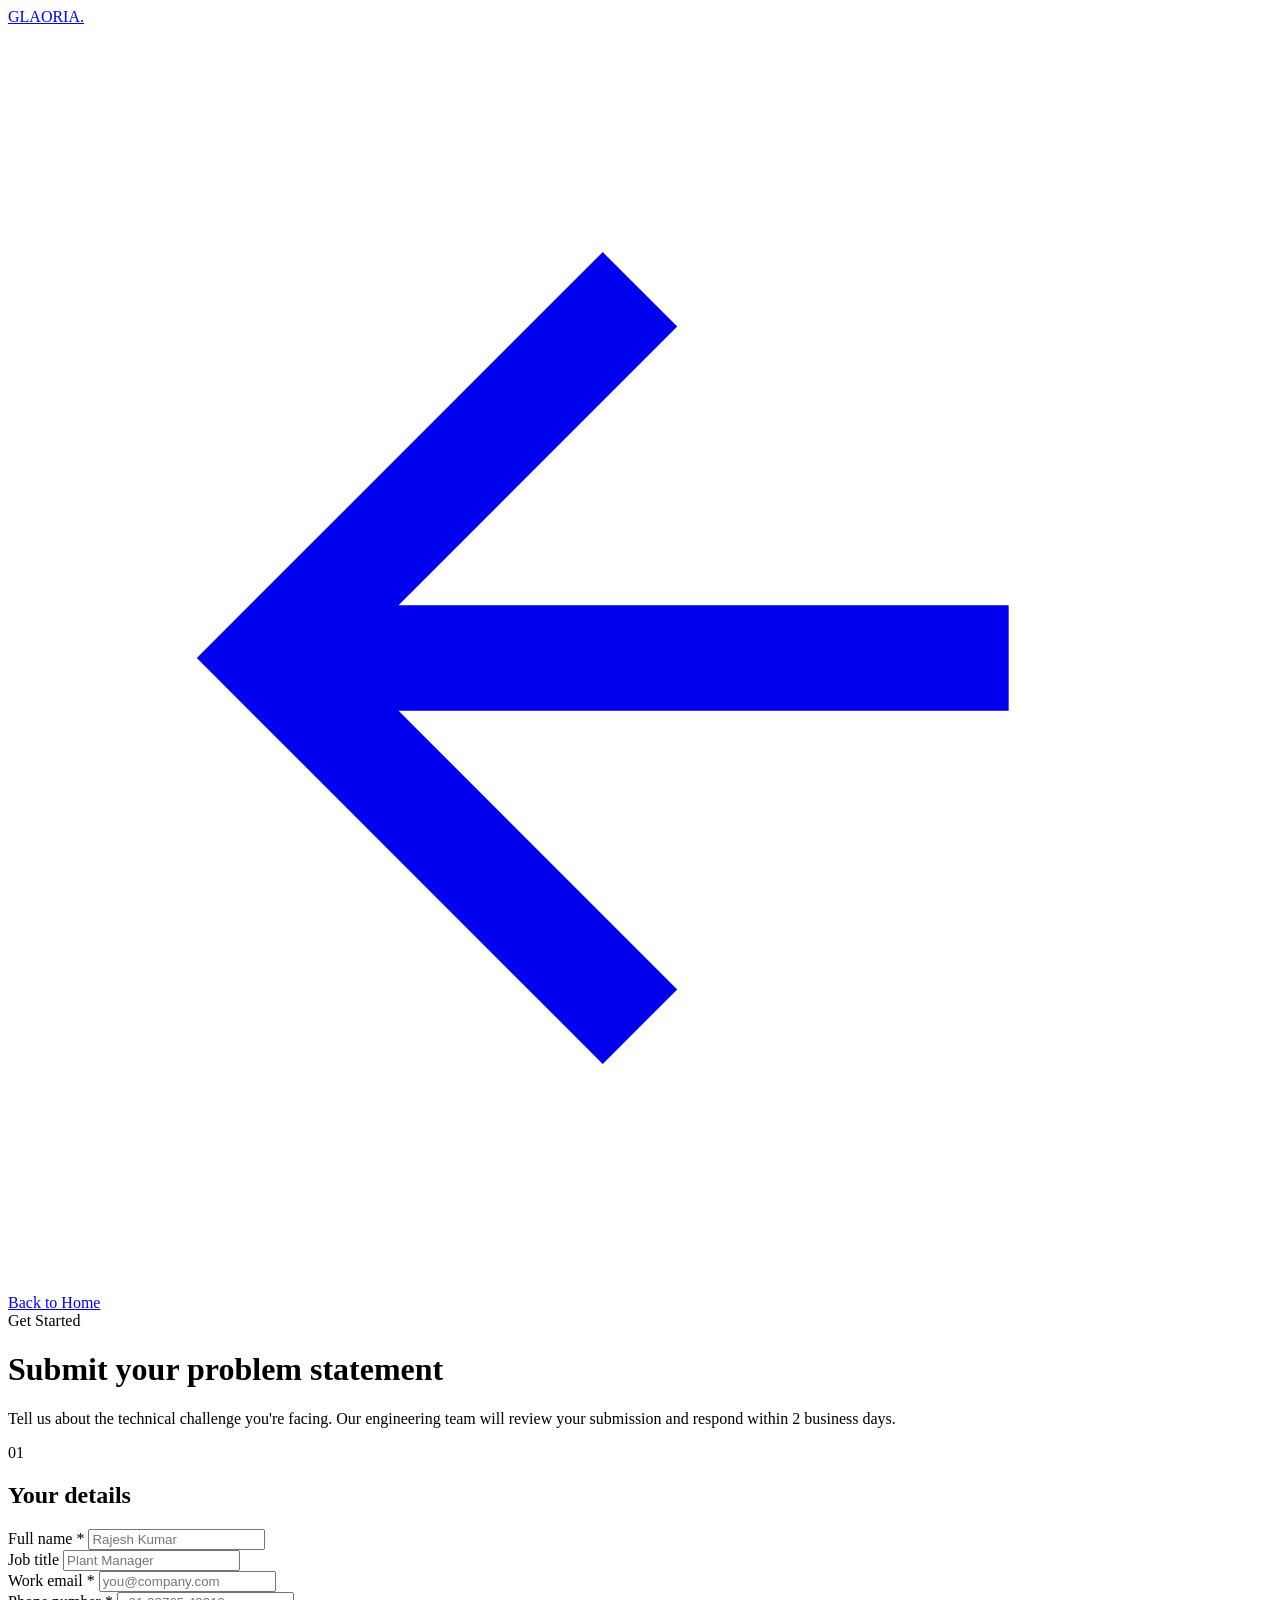
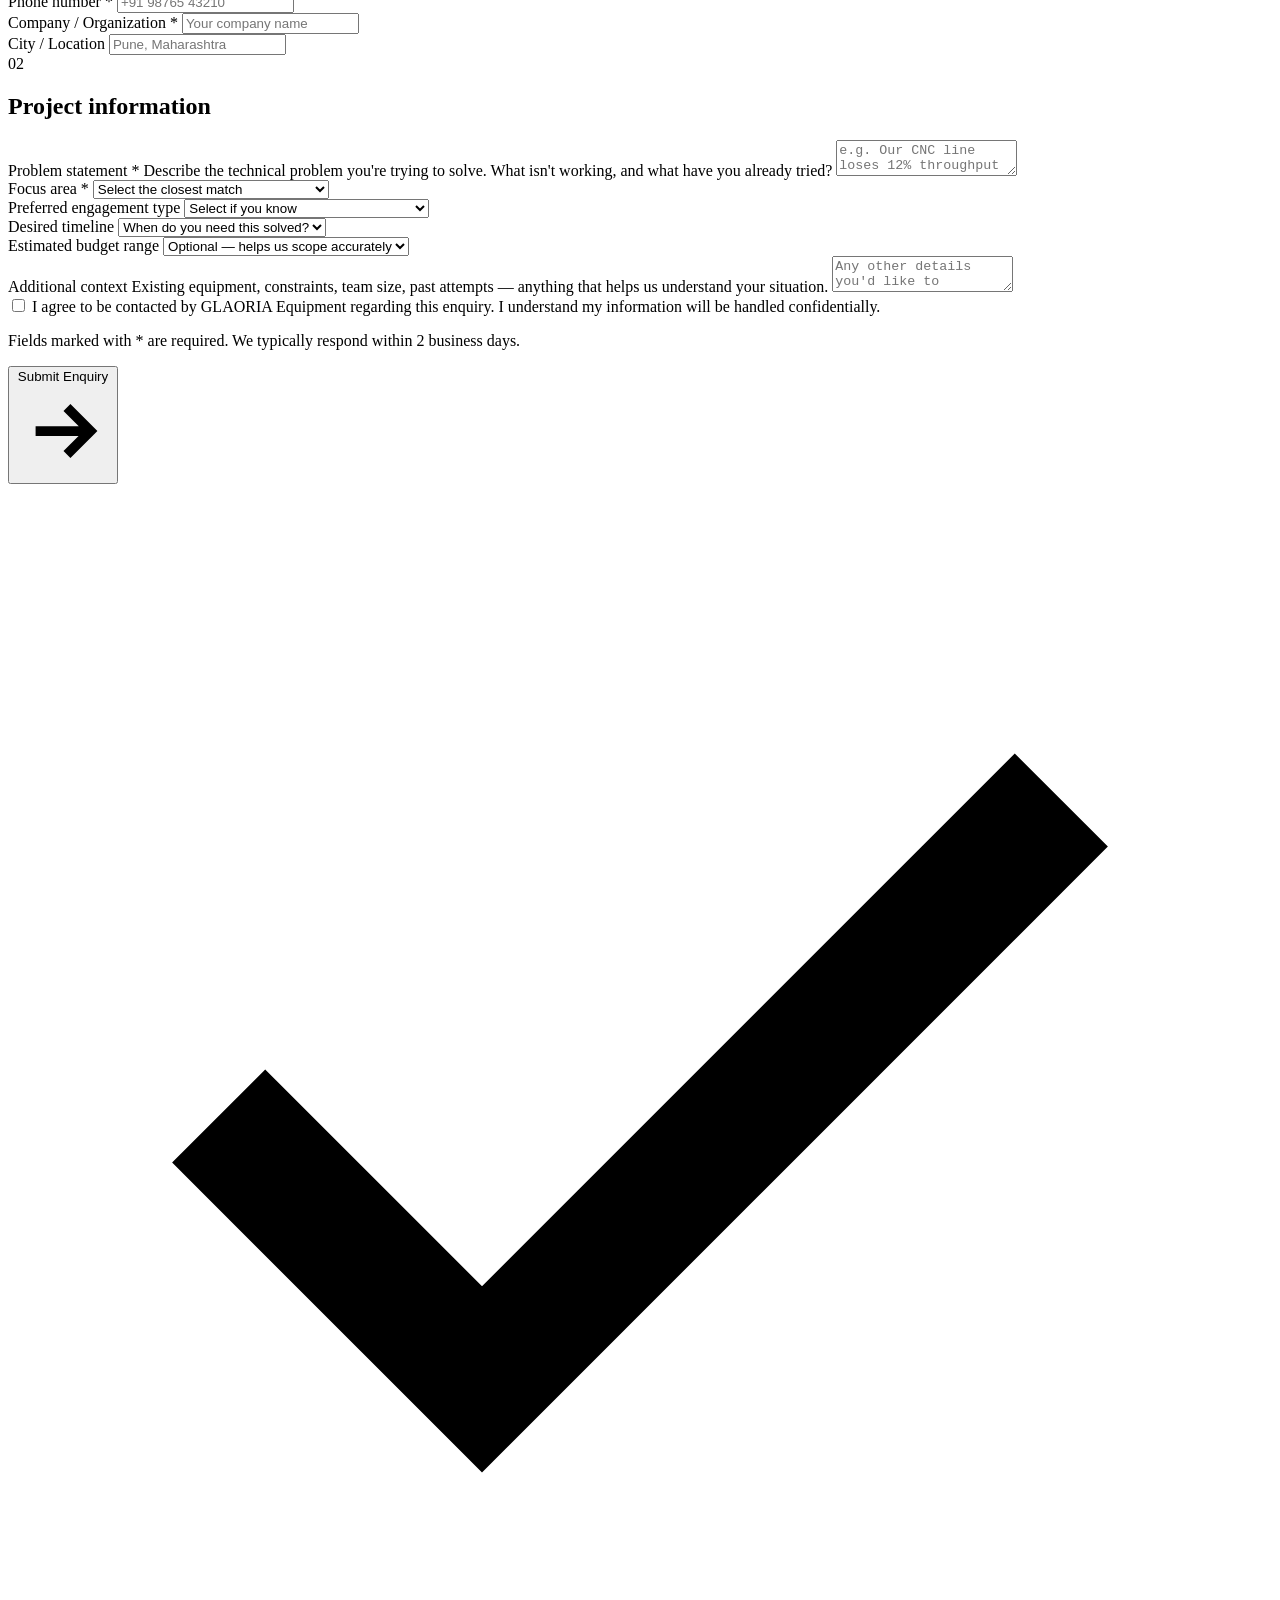
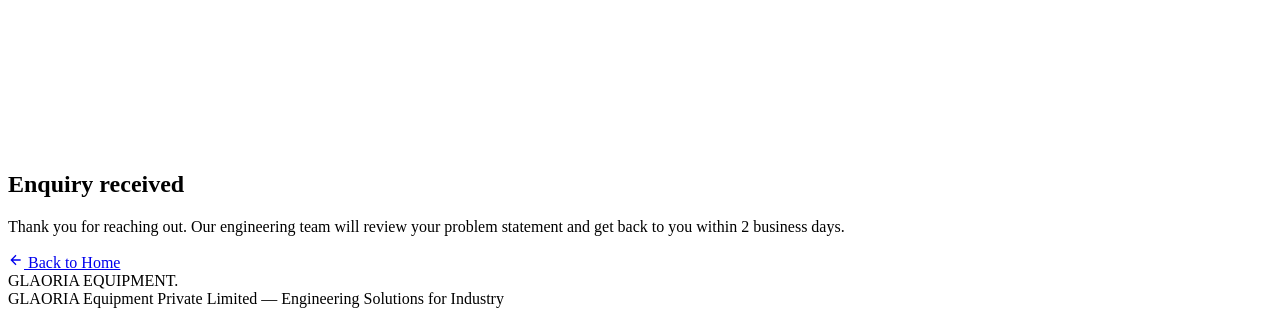
==== glaoria-enquiry.html @ 1607ec95 "Add files via upload" ====
<!DOCTYPE html>
<html lang="en">
<head>
<meta charset="UTF-8">
<meta name="viewport" content="width=device-width, initial-scale=1.0">
<title>Submit Your Problem Statement — GLAORIA Equipment</title>
<link rel="preconnect" href="https://fonts.googleapis.com">
<link rel="preconnect" href="https://fonts.gstatic.com" crossorigin>
<link href="https://fonts.googleapis.com/css2?family=IBM+Plex+Mono:wght@400;500;600;700&display=swap" rel="stylesheet">
<link rel="stylesheet" href="https://api.fontshare.com/v2/css?f[]=clash-display@800,900&display=swap">
<link rel="stylesheet" href="css/base.css">
<link rel="stylesheet" href="css/enquiry.css">

<!-- Google Analytics 4 (Replace G-XXXXXXXXXX with your actual Measurement ID) -->
<script async src="https://www.googletagmanager.com/gtag/js?id=G-XXXXXXXXXX"></script>
<script>
  window.dataLayer = window.dataLayer || [];
  function gtag(){dataLayer.push(arguments);}
  gtag('js', new Date());
  gtag('config', 'G-XXXXXXXXXX');
</script>
</head>
<body>

<nav>
  <div class="nav-inner">
    <a href="glaoria-landing.html" class="logo">GLAORIA<span>.</span></a>
    <a href="glaoria-landing.html" class="back-link">
      <svg viewBox="0 0 24 24" fill="none" stroke="currentColor" stroke-width="2"><path d="M19 12H5M12 19l-7-7 7-7"/></svg>
      Back to Home
    </a>
  </div>
</nav>

<main>
  <div class="container page-header">
    <span class="eyebrow">Get Started</span>
    <h1>Submit your problem statement</h1>
    <p>Tell us about the technical challenge you're facing. Our engineering team will review your submission and respond within 2 business days.</p>
  </div>

  <form class="enquiry-form container" id="enquiryForm" action="https://api.web3forms.com/submit" method="POST" novalidate>

    <!-- Web3Forms Configuration -->
    <input type="hidden" name="access_key" value="da037ad2-fd8d-44ca-8609-2f57b8a2f24e">
    <input type="hidden" name="from_name" value="GLAORIA Equipment">
    <input type="hidden" name="subject" value="We received your enquiry — GLAORIA Equipment">
    <input type="hidden" name="replyto" value="%email%">
    
    <!-- Honeypot (Spam Bots fill this out, human users don't) -->
    <input type="checkbox" name="botcheck" class="hidden" style="display: none;">

    <!-- Contact Details -->
    <div class="form-section">
      <div class="section-label">
        <span class="num">01</span>
        <h2>Your details</h2>
      </div>
      <div class="field-grid">
        <div class="field">
          <label for="fullName">Full name <span class="req">*</span></label>
          <input type="text" id="fullName" name="fullName" placeholder="Rajesh Kumar" required autocomplete="name">
        </div>
        <div class="field">
          <label for="jobTitle">Job title</label>
          <input type="text" id="jobTitle" name="jobTitle" placeholder="Plant Manager" autocomplete="organization-title">
        </div>
        <div class="field">
          <label for="email">Work email <span class="req">*</span></label>
          <input type="email" id="email" name="email" placeholder="you@company.com" required autocomplete="email">
        </div>
        <div class="field">
          <label for="phone">Phone number <span class="req">*</span></label>
          <input type="tel" id="phone" name="phone" placeholder="+91 98765 43210" required autocomplete="tel">
        </div>
        <div class="field">
          <label for="company">Company / Organization <span class="req">*</span></label>
          <input type="text" id="company" name="company" placeholder="Your company name" required autocomplete="organization">
        </div>
        <div class="field">
          <label for="location">City / Location</label>
          <input type="text" id="location" name="location" placeholder="Pune, Maharashtra" autocomplete="address-level2">
        </div>
      </div>
    </div>

    <!-- Project Information -->
    <div class="form-section">
      <div class="section-label">
        <span class="num">02</span>
        <h2>Project information</h2>
      </div>
      <div class="field-grid single">
        <div class="field">
          <label for="problemStatement">Problem statement <span class="req">*</span></label>
          <span class="hint">Describe the technical problem you're trying to solve. What isn't working, and what have you already tried?</span>
          <textarea id="problemStatement" name="problemStatement" class="tall" placeholder="e.g. Our CNC line loses 12% throughput due to manual tool-change delays. We've tried scheduling adjustments but the root cause seems to be in the spindle load detection..." required></textarea>
        </div>
        <div class="field">
          <label for="focusArea">Focus area <span class="req">*</span></label>
          <select id="focusArea" name="focusArea" required>
            <option value="" disabled selected>Select the closest match</option>
            <option value="manufacturing-automation">Manufacturing Automation</option>
            <option value="quality-inspection">Quality Inspection &amp; Vision Systems</option>
            <option value="cnc-machinery">CNC &amp; Industrial Machinery</option>
            <option value="production-optimization">Production Optimization</option>
            <option value="industrial-iot">Industrial IoT (IIoT)</option>
            <option value="predictive-maintenance">Predictive Maintenance</option>
            <option value="embedded-systems">Electronics &amp; Embedded Systems</option>
            <option value="ai-industrial">AI-Powered Industrial Solutions</option>
            <option value="other">Other / Not sure</option>
          </select>
        </div>
        <div class="field">
          <label for="engagementType">Preferred engagement type</label>
          <select id="engagementType" name="engagementType">
            <option value="" disabled selected>Select if you know</option>
            <option value="feasibility">Feasibility Study (2–3 weeks)</option>
            <option value="prototype">Prototype Development (6–10 weeks)</option>
            <option value="enterprise">Scale &amp; Production</option>
            <option value="unsure">Not sure yet — need guidance</option>
          </select>
        </div>
        <div class="field">
          <label for="timeline">Desired timeline</label>
          <select id="timeline" name="timeline">
            <option value="" disabled selected>When do you need this solved?</option>
            <option value="urgent">Within 1 month</option>
            <option value="short">1–3 months</option>
            <option value="medium">3–6 months</option>
            <option value="long">6+ months</option>
            <option value="flexible">Flexible / exploring options</option>
          </select>
        </div>
        <div class="field">
          <label for="budget">Estimated budget range</label>
          <select id="budget" name="budget">
            <option value="" disabled selected>Optional — helps us scope accurately</option>
            <option value="under-5l">Under ₹5 Lakhs</option>
            <option value="5l-15l">₹5 – 15 Lakhs</option>
            <option value="15l-50l">₹15 – 50 Lakhs</option>
            <option value="50l-plus">₹50 Lakhs+</option>
            <option value="discuss">Prefer to discuss</option>
          </select>
        </div>
        <!-- <div class="field">
          <label for="attachment">Attach Project Specification / PDF <span class="hint">(Optional, max 5MB)</span></label>
          <input type="file" id="attachment" name="attachment" accept=".pdf">
        </div> --> <!--when we take subscription of web3forms we can use this feature. For now we will not use it.-->
        <div class="field">
          <label for="additionalInfo">Additional context</label>
          <span class="hint">Existing equipment, constraints, team size, past attempts — anything that helps us understand your situation.</span>
          <textarea id="additionalInfo" name="additionalInfo" placeholder="Any other details you'd like to share..."></textarea>
        </div>
      </div>
    </div>

    <!-- Consent & Submit -->
    <div class="form-section">
      <div class="checkbox-field">
        <input type="checkbox" id="consent" name="consent" required>
        <label for="consent">I agree to be contacted by GLAORIA Equipment regarding this enquiry. I understand my information will be handled confidentially.</label>
      </div>

      <div class="form-actions">
        <p class="form-note">Fields marked with <span style="color:var(--accent)">*</span> are required. We typically respond within 2 business days.</p>
        <button type="submit" class="submit-btn">
          Submit Enquiry
          <svg viewBox="0 0 24 24" fill="none" stroke="currentColor" stroke-width="2.5"><path d="M5 12h14M13 6l6 6-6 6"/></svg>
        </button>
      </div>
    </div>

  </form>

  <div class="success-panel container" id="successPanel" aria-live="polite" aria-atomic="true">
    <div class="success-icon">
      <svg viewBox="0 0 24 24" fill="none" stroke="currentColor" stroke-width="2.5"><path d="M20 6L9 17l-5-5"/></svg>
    </div>
    <h2>Enquiry received</h2>
    <p>Thank you for reaching out. Our engineering team will review your problem statement and get back to you within 2 business days.</p>
    <a href="glaoria-landing.html" class="back-home">
      <svg width="16" height="16" viewBox="0 0 24 24" fill="none" stroke="currentColor" stroke-width="2"><path d="M19 12H5M12 19l-7-7 7-7"/></svg>
      Back to Home
    </a>
  </div>
</main>

<footer>
  <div class="container footer-inner">
    <div class="logo" style="font-size:16px">GLAORIA EQUIPMENT<span>.</span></div>
    <div class="footer-meta">GLAORIA Equipment Private Limited — Engineering Solutions for Industry</div>
  </div>
</footer>

<script src="js/enquiry.js" defer></script>

</body>
</html>
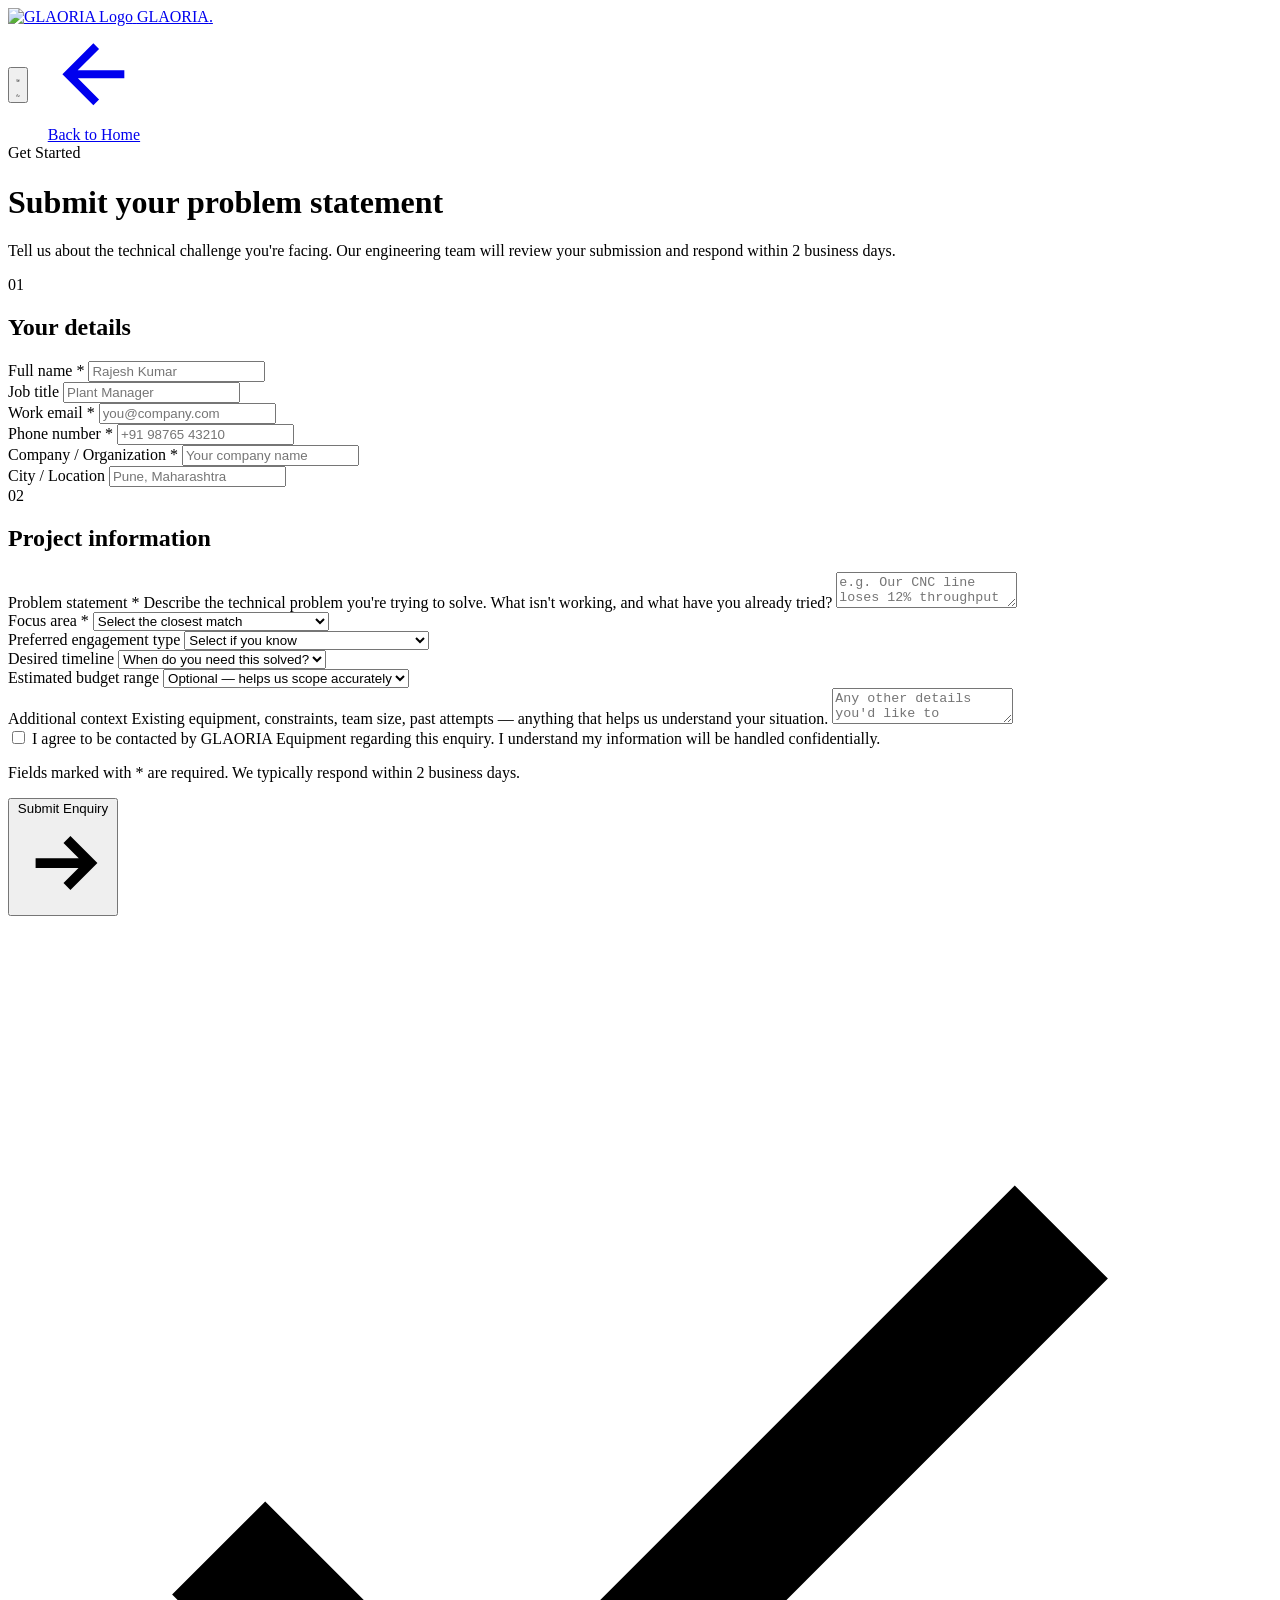
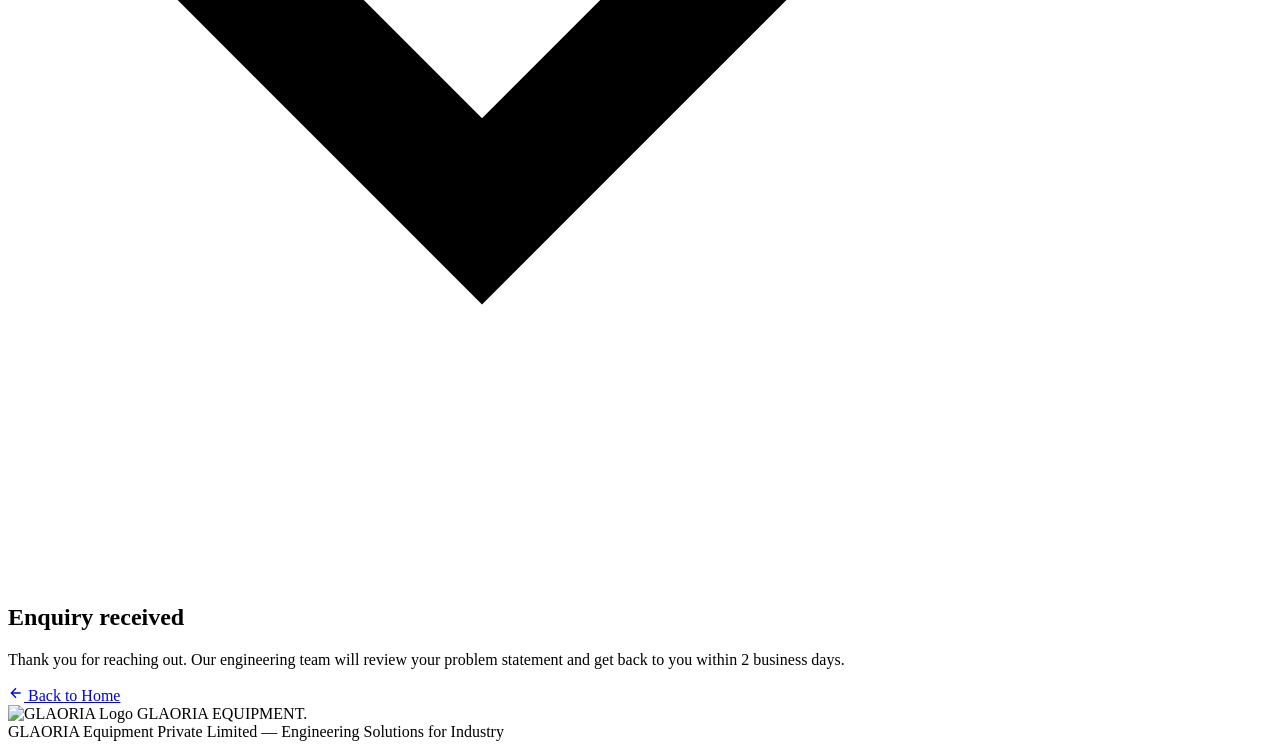
==== commit 1f25e63c: "Implement theme toggle and update logo in enquiry page Added theme toggle functionality and updated " ====
--- a/glaoria-enquiry.html
+++ b/glaoria-enquiry.html
@@ -10,6 +10,12 @@
 <link rel="stylesheet" href="https://api.fontshare.com/v2/css?f[]=clash-display@800,900&display=swap">
 <link rel="stylesheet" href="css/base.css">
 <link rel="stylesheet" href="css/enquiry.css">
+<script>
+  (function() {
+    const saved = localStorage.getItem('glaoria-theme') || 'dark';
+    document.documentElement.setAttribute('data-theme', saved);
+  })();
+</script>
 
 <!-- Google Analytics 4 (Replace G-XXXXXXXXXX with your actual Measurement ID) -->
 <script async src="https://www.googletagmanager.com/gtag/js?id=G-XXXXXXXXXX"></script>
@@ -24,11 +30,22 @@
 
 <nav>
   <div class="nav-inner">
-    <a href="glaoria-landing.html" class="logo">GLAORIA<span>.</span></a>
-    <a href="glaoria-landing.html" class="back-link">
-      <svg viewBox="0 0 24 24" fill="none" stroke="currentColor" stroke-width="2"><path d="M19 12H5M12 19l-7-7 7-7"/></svg>
-      Back to Home
+    <a href="index.html" class="logo">
+      <img src="images/logo.png" alt="GLAORIA Logo" class="logo-icon">
+      <span class="logo-text">
+        <span class="part-white">GLAOR</span><span class="part-green">IA</span><span class="logo-dot">.</span>
+      </span>
     </a>
+    <div style="display:flex; align-items:center; gap:20px;">
+      <button class="theme-toggle" id="themeToggle" aria-label="Toggle Theme" title="Toggle Dark/Light Theme">
+        <svg class="icon-sun" viewBox="0 0 24 24" fill="none" stroke="currentColor" stroke-width="2" stroke-linecap="round" stroke-linejoin="round"><circle cx="12" cy="12" r="5"></circle><line x1="12" y1="1" x2="12" y2="3"></line><line x1="12" y1="21" x2="12" y2="23"></line><line x1="4.22" y1="4.22" x2="5.64" y2="5.64"></line><line x1="18.36" y1="18.36" x2="19.78" y2="19.78"></line><line x1="1" y1="12" x2="3" y2="12"></line><line x1="21" y1="12" x2="23" y2="12"></line><line x1="4.22" y1="19.78" x2="5.64" y2="18.36"></line><line x1="18.36" y1="5.64" x2="19.78" y2="4.22"></line></svg>
+        <svg class="icon-moon" viewBox="0 0 24 24" fill="none" stroke="currentColor" stroke-width="2" stroke-linecap="round" stroke-linejoin="round"><path d="M21 12.79A9 9 0 1 1 11.21 3 7 7 0 0 0 21 12.79z"></path></svg>
+      </button>
+      <a href="index.html" class="back-link">
+        <svg viewBox="0 0 24 24" fill="none" stroke="currentColor" stroke-width="2"><path d="M19 12H5M12 19l-7-7 7-7"/></svg>
+        Back to Home
+      </a>
+    </div>
   </div>
 </nav>
 
@@ -179,7 +196,7 @@
     </div>
     <h2>Enquiry received</h2>
     <p>Thank you for reaching out. Our engineering team will review your problem statement and get back to you within 2 business days.</p>
-    <a href="glaoria-landing.html" class="back-home">
+    <a href="index.html" class="back-home">
       <svg width="16" height="16" viewBox="0 0 24 24" fill="none" stroke="currentColor" stroke-width="2"><path d="M19 12H5M12 19l-7-7 7-7"/></svg>
       Back to Home
     </a>
@@ -188,7 +205,12 @@
 
 <footer>
   <div class="container footer-inner">
-    <div class="logo" style="font-size:16px">GLAORIA EQUIPMENT<span>.</span></div>
+    <div class="logo" style="font-size:16px">
+      <img src="images/logo.png" alt="GLAORIA Logo" class="logo-icon">
+      <span class="logo-text">
+        <span class="part-white">GLAOR</span><span class="part-green">IA</span>&nbsp;<span class="part-white">EQUIPMENT</span><span class="logo-dot">.</span>
+      </span>
+    </div>
     <div class="footer-meta">GLAORIA Equipment Private Limited — Engineering Solutions for Industry</div>
   </div>
 </footer>
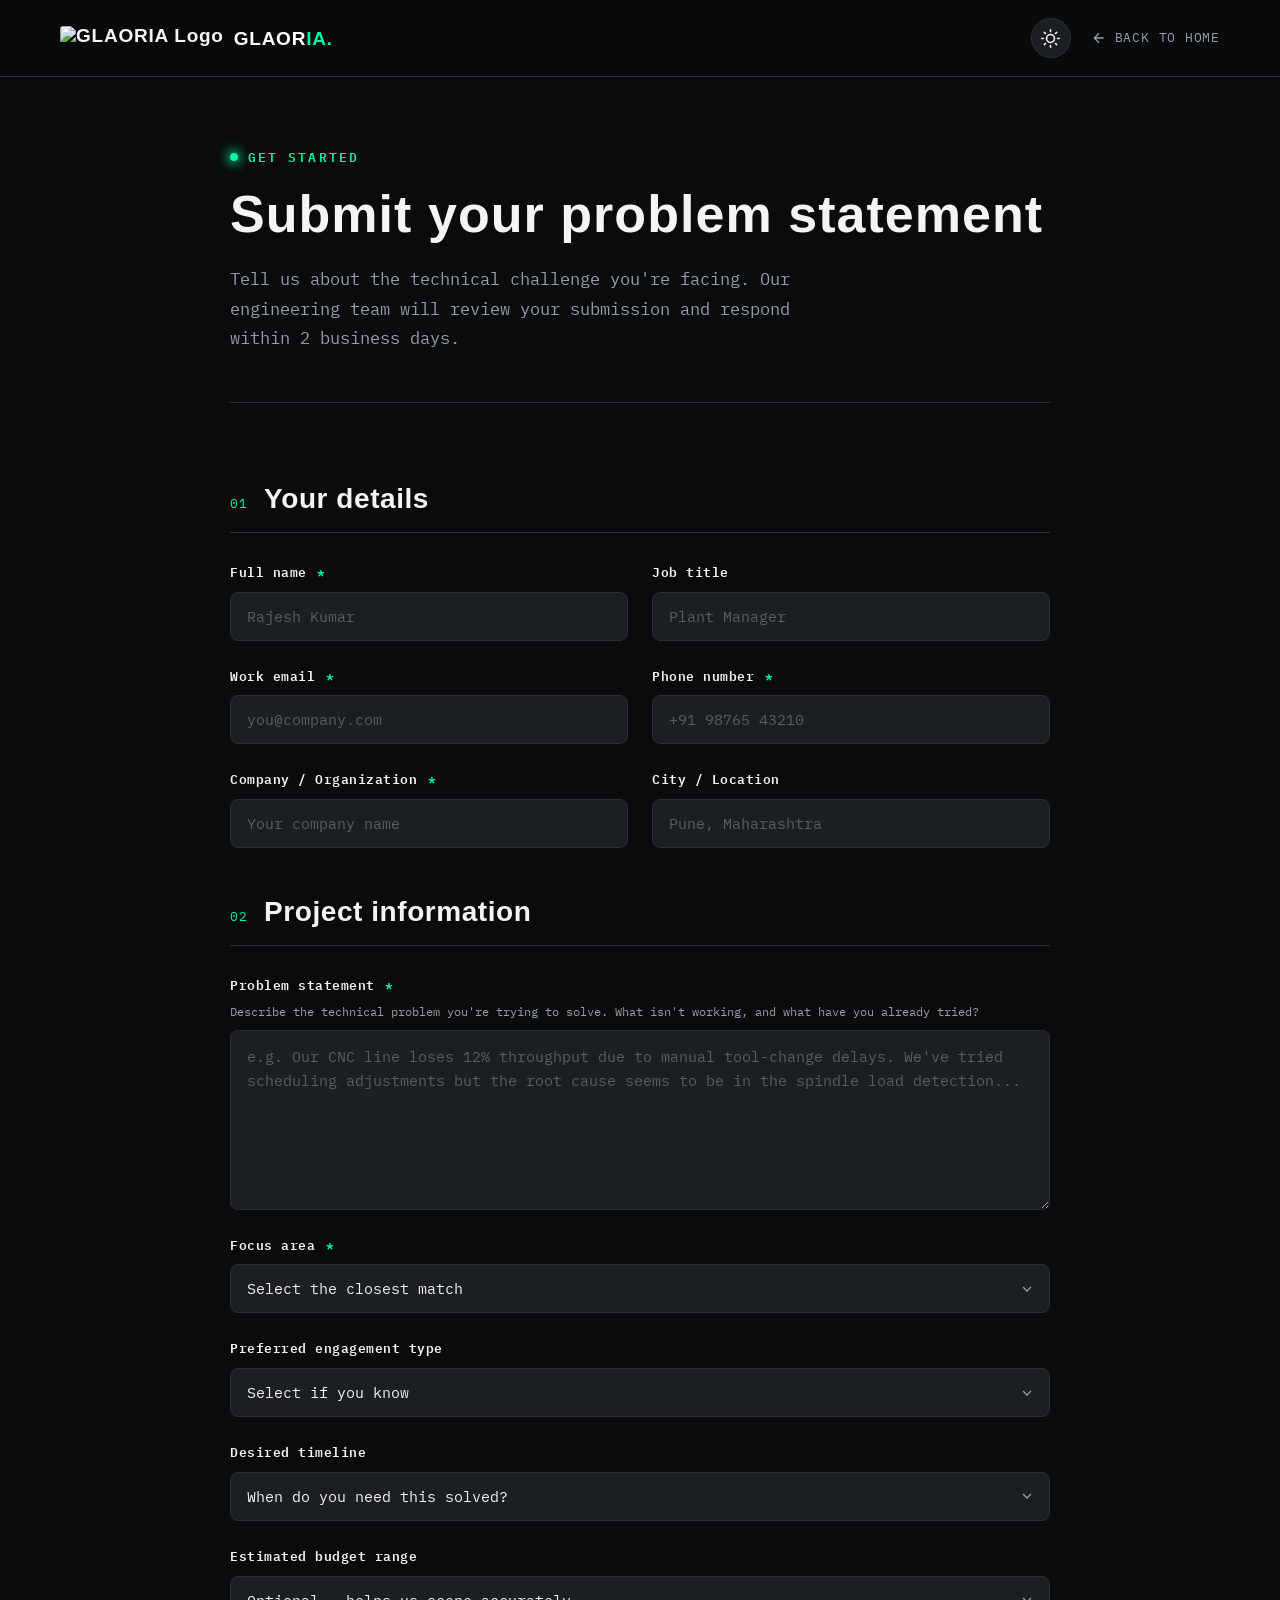
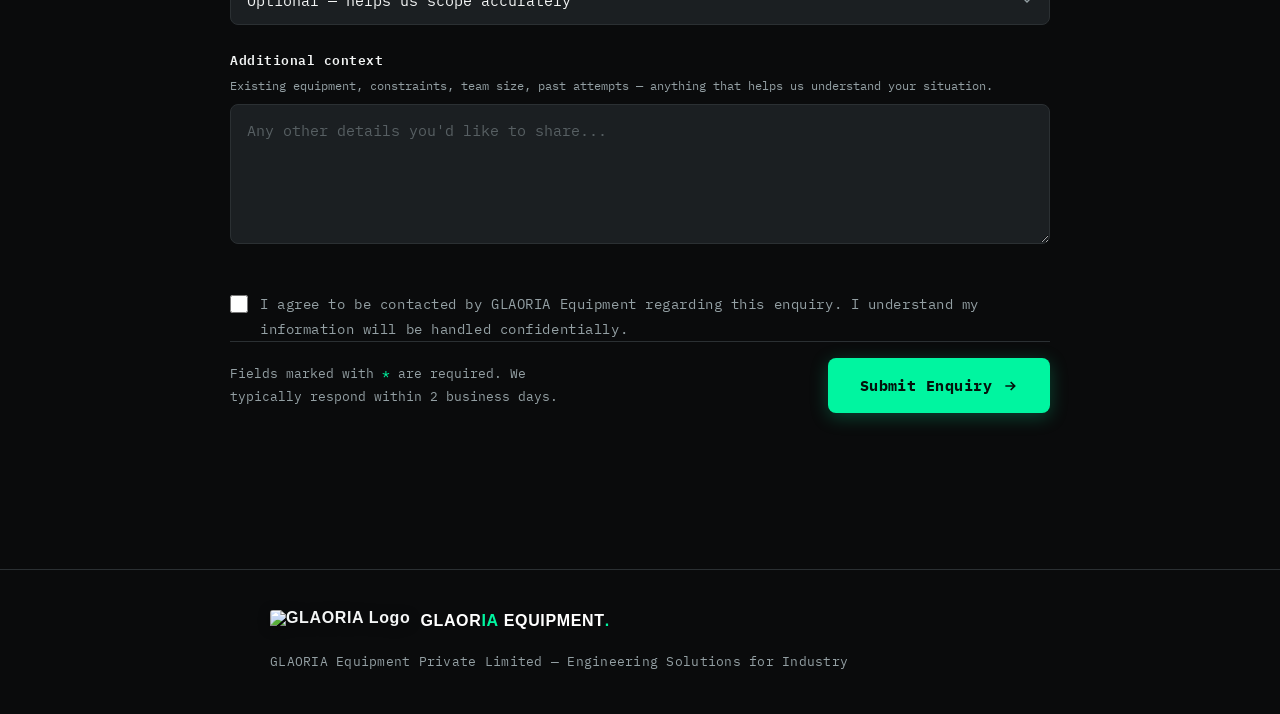
==== commit 392d02d5: "Update glaoria-enquiry.html" ====
--- a/glaoria-enquiry.html
+++ b/glaoria-enquiry.html
@@ -8,8 +8,8 @@
 <link rel="preconnect" href="https://fonts.gstatic.com" crossorigin>
 <link href="https://fonts.googleapis.com/css2?family=IBM+Plex+Mono:wght@400;500;600;700&display=swap" rel="stylesheet">
 <link rel="stylesheet" href="https://api.fontshare.com/v2/css?f[]=clash-display@800,900&display=swap">
-<link rel="stylesheet" href="css/base.css">
-<link rel="stylesheet" href="css/enquiry.css">
+<link rel="stylesheet" href="./base.css">
+<link rel="stylesheet" href="./enquiry.css">
 <script>
   (function() {
     const saved = localStorage.getItem('glaoria-theme') || 'dark';
@@ -215,7 +215,7 @@
   </div>
 </footer>
 
-<script src="js/enquiry.js" defer></script>
+<script src="./enquiry.js" defer></script>
 
 </body>
 </html>
--- a/base.css
+++ b/base.css
@@ -0,0 +1,204 @@
+/* Shared design tokens & base styles */
+:root {
+  --primary: #0A0B0C;
+  --secondary: #1B1F22;
+  --secondary-line: #2B3033;
+  --accent: #00F5A0;
+  --accent-btn-text: #04120C;
+  --text-hi: #F3F5F5;
+  --text-lo: #94A0A4;
+  --nav-bg: rgba(10, 11, 12, 0.85);
+  --nav-bg-scrolled: rgba(10, 11, 12, 0.95);
+  --shadow-color: rgba(0, 0, 0, 0.4);
+}
+
+[data-theme="light"] {
+  --primary: #F8FAFC;
+  --secondary: #FFFFFF;
+  --secondary-line: #E2E8F0;
+  --accent: #2563EB;
+  --accent-btn-text: #FFFFFF;
+  --text-hi: #0F172A;
+  --text-lo: #475569;
+  --nav-bg: rgba(248, 250, 252, 0.85);
+  --nav-bg-scrolled: rgba(248, 250, 252, 0.95);
+  --shadow-color: rgba(37, 99, 235, 0.08);
+}
+
+* { margin: 0; padding: 0; box-sizing: border-box; }
+
+body {
+  background: var(--primary);
+  color: var(--text-hi);
+  font-family: 'IBM Plex Mono', monospace;
+  -webkit-font-smoothing: antialiased;
+  transition: background-color 0.3s ease, color 0.3s ease;
+}
+
+a { color: inherit; text-decoration: none; }
+
+.logo {
+  display: inline-flex;
+  align-items: center;
+  gap: 10px;
+  font-family: 'Clash Display', sans-serif;
+  font-weight: 900;
+  font-size: 19px;
+  letter-spacing: 0.04em;
+  line-height: 1;
+  text-decoration: none;
+  color: var(--text-hi);
+  transition: opacity 0.2s ease;
+}
+.logo:hover {
+  opacity: 0.95;
+}
+
+.logo-icon {
+  height: 1.3em;
+  width: auto;
+  flex-shrink: 0;
+  display: inline-block;
+  vertical-align: middle;
+  border-radius: 3px;
+  transition: transform 0.3s cubic-bezier(0.16, 1, 0.3, 1), filter 0.3s ease;
+  filter: drop-shadow(0 2px 6px rgba(0, 0, 0, 0.4));
+}
+
+.logo:hover .logo-icon {
+  transform: scale(1.1) rotate(-3deg);
+  filter: drop-shadow(0 0 10px rgba(0, 245, 160, 0.45));
+}
+[data-theme="light"] .logo:hover .logo-icon {
+  filter: drop-shadow(0 0 10px rgba(37, 99, 235, 0.45));
+}
+
+.logo-text {
+  display: inline-flex;
+  align-items: center;
+}
+
+.part-white {
+  color: #FFFFFF;
+}
+[data-theme="light"] .part-white {
+  color: #0A0B0C;
+}
+
+.part-green, .logo span.part-green, .logo-dot {
+  color: var(--accent);
+}
+
+nav {
+  position: sticky;
+  top: 0;
+  z-index: 40;
+  background: var(--nav-bg);
+  backdrop-filter: blur(10px);
+  border-bottom: 1px solid var(--secondary-line);
+  transition: box-shadow 0.25s ease, background 0.25s ease, border-color 0.25s ease;
+}
+nav.scrolled {
+  box-shadow: 0 10px 30px var(--shadow-color);
+  background: var(--nav-bg-scrolled);
+}
+
+.theme-toggle {
+  background: var(--secondary);
+  border: 1px solid var(--secondary-line);
+  color: var(--text-hi);
+  width: 40px;
+  height: 40px;
+  border-radius: 50%;
+  display: inline-flex;
+  align-items: center;
+  justify-content: center;
+  cursor: pointer;
+  transition: background 0.25s ease, border-color 0.25s ease, transform 0.2s ease, color 0.25s ease, box-shadow 0.25s ease;
+  flex-shrink: 0;
+  position: relative;
+  outline: none;
+}
+.theme-toggle:hover {
+  border-color: var(--accent);
+  color: var(--accent);
+  transform: scale(1.08);
+  box-shadow: 0 0 14px rgba(0, 245, 160, 0.2);
+}
+[data-theme="light"] .theme-toggle:hover {
+  box-shadow: 0 0 14px rgba(37, 99, 235, 0.2);
+}
+.theme-toggle svg {
+  width: 19px;
+  height: 19px;
+  transition: transform 0.4s cubic-bezier(0.34, 1.56, 0.64, 1);
+}
+/* Show Sun icon in dark mode, Moon icon in light mode */
+[data-theme="light"] .theme-toggle .icon-sun { display: none; }
+[data-theme="light"] .theme-toggle .icon-moon { display: block; }
+:root:not([data-theme="light"]) .theme-toggle .icon-sun { display: block; }
+:root:not([data-theme="light"]) .theme-toggle .icon-moon { display: none; }
+
+.nav-inner {
+  max-width: 1240px;
+  margin: 0 auto;
+  padding: 18px 40px;
+  display: flex;
+  align-items: center;
+  justify-content: space-between;
+  gap: 32px;
+}
+
+.eyebrow {
+  font-family: 'IBM Plex Mono', monospace;
+  font-size: 13px;
+  font-weight: 600;
+  letter-spacing: 0.16em;
+  text-transform: uppercase;
+  color: var(--accent);
+  display: inline-flex;
+  align-items: center;
+  gap: 10px;
+}
+.eyebrow::before {
+  content: "";
+  width: 8px;
+  height: 8px;
+  background: var(--accent);
+  border-radius: 50%;
+  box-shadow: 0 0 12px 2px var(--accent);
+  display: inline-block;
+  animation: pulse-dot 2s ease-in-out infinite;
+}
+
+@keyframes pulse-dot {
+  0%, 100% { opacity: 1; box-shadow: 0 0 8px 1px rgba(0, 245, 160, 0.5); }
+  50% { opacity: 0.7; box-shadow: 0 0 16px 4px rgba(0, 245, 160, 0.9); }
+}
+
+footer {
+  border-top: 1px solid var(--secondary-line);
+}
+
+.footer-inner {
+  display: flex;
+  justify-content: space-between;
+  align-items: center;
+  flex-wrap: wrap;
+  gap: 20px;
+}
+
+.footer-meta {
+  font-size: 13px;
+  color: var(--text-lo);
+  letter-spacing: 0.02em;
+}
+
+:focus-visible {
+  outline: 2px solid var(--accent);
+  outline-offset: 3px;
+}
+
+@media (max-width: 560px) {
+  .nav-inner { padding: 18px 24px; }
+}
--- a/enquiry.css
+++ b/enquiry.css
@@ -0,0 +1,243 @@
+/* Enquiry page styles */
+:root {
+  --section-pad: 80px;
+  --block-gap: 48px;
+}
+
+body {
+  font-size: 16px;
+  line-height: 1.75;
+  min-height: 100vh;
+}
+
+h1, h2 {
+  font-family: 'Clash Display', sans-serif;
+  font-weight: 900;
+  letter-spacing: 0.02em;
+  line-height: 1.15;
+  color: var(--text-hi);
+}
+
+h1 { font-size: clamp(36px, 4.5vw, 52px); }
+h2 { font-size: clamp(22px, 2.5vw, 28px); font-weight: 800; }
+
+p { color: var(--text-lo); }
+
+.container { max-width: 820px; margin: 0 auto; padding: 0 40px; }
+
+.back-link {
+  font-size: 13px;
+  letter-spacing: 0.06em;
+  text-transform: uppercase;
+  color: var(--text-lo);
+  display: flex;
+  align-items: center;
+  gap: 8px;
+  transition: color 0.2s ease;
+}
+.back-link:hover { color: var(--text-hi); }
+.back-link svg { width: 16px; height: 16px; }
+
+.page-header {
+  padding: 64px 0 48px;
+  border-bottom: 1px solid var(--secondary-line);
+}
+.page-header h1 { margin-top: 16px; }
+.page-header p { margin-top: 20px; font-size: 17px; max-width: 600px; }
+
+.enquiry-form { padding: var(--section-pad) 0 100px; }
+
+.form-section { margin-bottom: var(--block-gap); }
+.form-section:last-of-type { margin-bottom: 56px; }
+
+.section-label {
+  display: flex;
+  align-items: baseline;
+  gap: 16px;
+  margin-bottom: 28px;
+  padding-bottom: 16px;
+  border-bottom: 1px solid var(--secondary-line);
+}
+.section-label .num {
+  font-size: 13px;
+  color: var(--accent);
+  letter-spacing: 0.08em;
+  flex-shrink: 0;
+}
+.section-label h2 { margin: 0; }
+
+.field-grid {
+  display: grid;
+  grid-template-columns: 1fr 1fr;
+  gap: 24px;
+}
+.field-grid.single { grid-template-columns: 1fr; }
+
+.field {
+  display: flex;
+  flex-direction: column;
+  gap: 8px;
+}
+.field.full { grid-column: 1 / -1; }
+
+label {
+  font-size: 13px;
+  font-weight: 600;
+  letter-spacing: 0.04em;
+  color: var(--text-hi);
+}
+label .req { color: var(--accent); margin-left: 2px; }
+
+.hint {
+  font-size: 12px;
+  color: var(--text-lo);
+  margin-top: -4px;
+}
+
+input, select, textarea {
+  font-family: 'IBM Plex Mono', monospace;
+  font-size: 15px;
+  color: var(--text-hi);
+  background: var(--secondary);
+  border: 1px solid var(--secondary-line);
+  border-radius: 8px;
+  padding: 14px 16px;
+  width: 100%;
+  transition: border-color 0.2s ease, box-shadow 0.2s ease;
+}
+input::placeholder, textarea::placeholder { color: rgba(148, 160, 164, 0.5); }
+input:focus, select:focus, textarea:focus {
+  outline: none;
+  border-color: var(--accent);
+  box-shadow: 0 0 0 3px rgba(0, 245, 160, 0.12);
+}
+select {
+  cursor: pointer;
+  appearance: none;
+  background-image: url("data:image/svg+xml,%3Csvg xmlns='http://www.w3.org/2000/svg' width='16' height='16' viewBox='0 0 24 24' fill='none' stroke='%2394A0A4' stroke-width='2'%3E%3Cpath d='M6 9l6 6 6-6'/%3E%3C/svg%3E");
+  background-repeat: no-repeat;
+  background-position: right 14px center;
+  padding-right: 40px;
+}
+select option { background: var(--secondary); color: var(--text-hi); }
+textarea {
+  min-height: 140px;
+  resize: vertical;
+  line-height: 1.65;
+}
+textarea.tall { min-height: 180px; }
+
+.checkbox-field {
+  display: flex;
+  align-items: flex-start;
+  gap: 12px;
+  margin-top: 8px;
+}
+.checkbox-field input[type="checkbox"] {
+  width: 18px;
+  height: 18px;
+  margin-top: 3px;
+  flex-shrink: 0;
+  accent-color: var(--accent);
+  cursor: pointer;
+}
+.checkbox-field label {
+  font-weight: 400;
+  font-size: 14px;
+  color: var(--text-lo);
+  cursor: pointer;
+}
+.checkbox-field label a {
+  color: var(--accent);
+  text-decoration: underline;
+  text-underline-offset: 3px;
+}
+
+.form-actions {
+  display: flex;
+  align-items: center;
+  justify-content: space-between;
+  gap: 24px;
+  flex-wrap: wrap;
+  padding-top: 16px;
+  border-top: 1px solid var(--secondary-line);
+}
+.form-note {
+  font-size: 13px;
+  color: var(--text-lo);
+  max-width: 360px;
+}
+.submit-btn {
+  display: inline-flex;
+  align-items: center;
+  gap: 10px;
+  background: var(--accent);
+  color: #04120C;
+  font-family: 'IBM Plex Mono', monospace;
+  font-weight: 700;
+  font-size: 15px;
+  letter-spacing: 0.03em;
+  padding: 18px 32px;
+  border: none;
+  border-radius: 8px;
+  cursor: pointer;
+  transition: transform 0.15s ease, box-shadow 0.15s ease;
+  box-shadow: 0 4px 18px rgba(0, 245, 160, 0.25);
+}
+.submit-btn:hover {
+  transform: translateY(-2px);
+  box-shadow: 0 6px 22px rgba(0, 245, 160, 0.4);
+}
+.submit-btn svg { width: 16px; height: 16px; }
+
+.success-panel {
+  display: none;
+  text-align: center;
+  padding: 80px 0 120px;
+}
+.success-panel.visible { display: block; }
+.success-icon {
+  width: 64px;
+  height: 64px;
+  margin: 0 auto 28px;
+  background: rgba(0, 245, 160, 0.12);
+  border: 1px solid var(--accent);
+  border-radius: 50%;
+  display: flex;
+  align-items: center;
+  justify-content: center;
+}
+.success-icon svg { width: 28px; height: 28px; color: var(--accent); }
+.success-panel h2 { margin-bottom: 16px; }
+.success-panel p { font-size: 17px; max-width: 480px; margin: 0 auto 32px; }
+.success-panel .back-home {
+  display: inline-flex;
+  align-items: center;
+  gap: 8px;
+  color: var(--accent);
+  font-weight: 600;
+  font-size: 14px;
+  letter-spacing: 0.04em;
+}
+
+.enquiry-form.submitted { display: none; }
+
+footer { padding: 40px 0; }
+
+@media (max-width: 640px) {
+  .container { padding: 0 24px; }
+  .field-grid { grid-template-columns: 1fr; }
+  .form-actions { flex-direction: column; align-items: stretch; }
+  .submit-btn { width: 100%; justify-content: center; }
+  .form-note { max-width: none; text-align: center; }
+}
+
+/* Light Theme Overrides */
+[data-theme="light"] .submit-btn {
+  color: #FFFFFF !important;
+}
+
+[data-theme="light"] .success-icon {
+  background: rgba(37, 99, 235, 0.12);
+  border-color: var(--accent);
+}
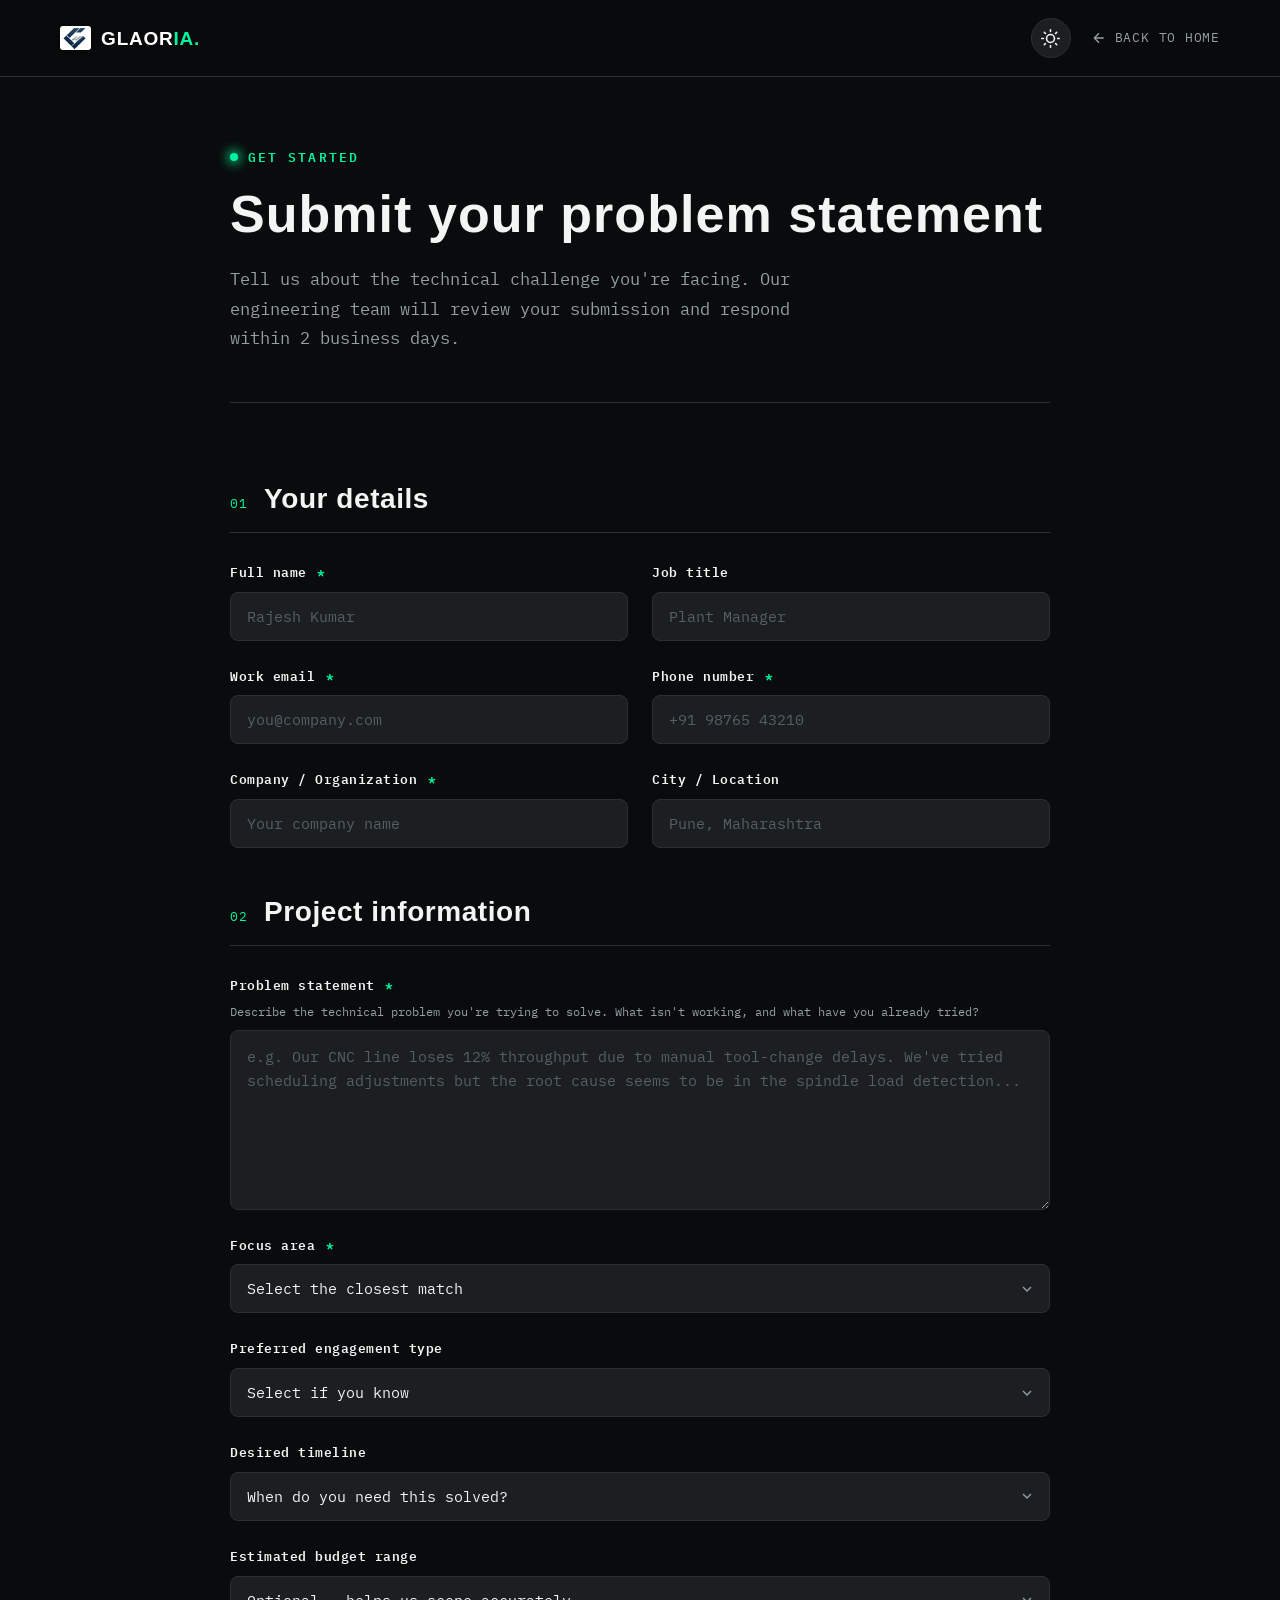
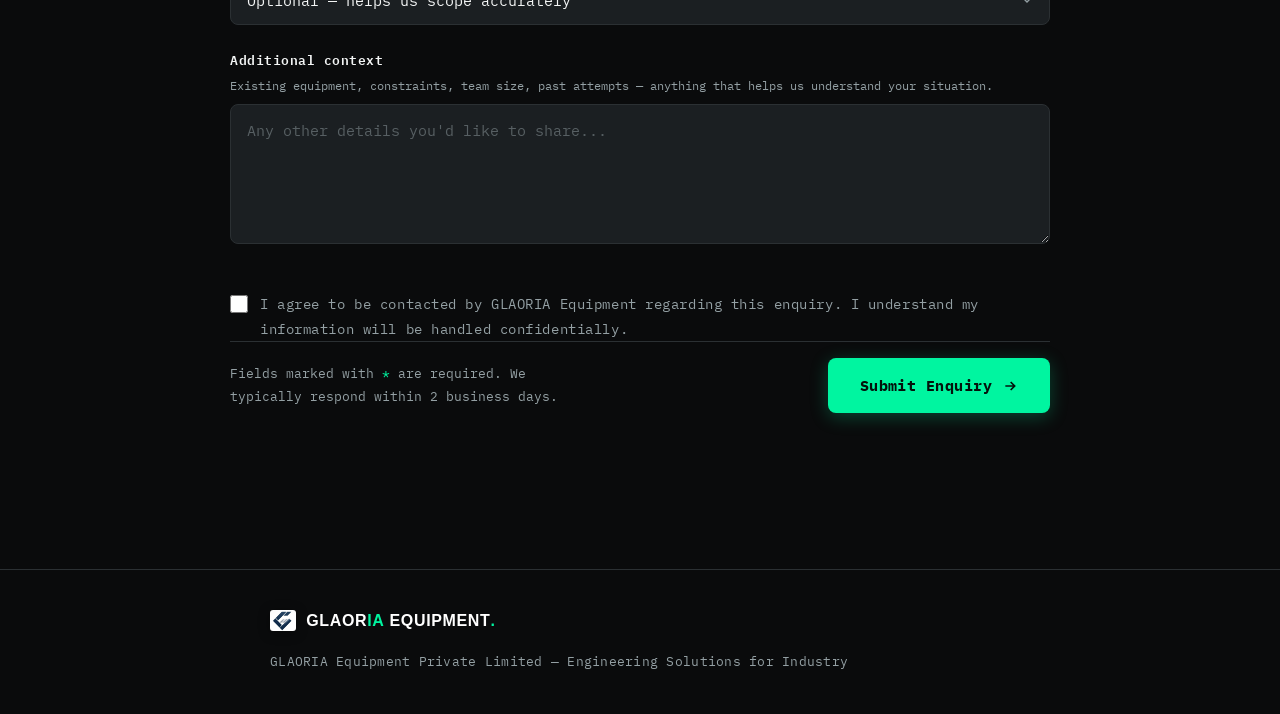
==== commit ce2979f7: "Refactor glaoria-enquiry.html structure Updated HTML structure and elements for the GLAORIA enquiry " ====
--- a/glaoria-enquiry.html
+++ b/glaoria-enquiry.html
@@ -31,7 +31,7 @@
 <nav>
   <div class="nav-inner">
     <a href="index.html" class="logo">
-      <img src="images/logo.png" alt="GLAORIA Logo" class="logo-icon">
+      <img src="/logo.png" alt="GLAORIA Logo" class="logo-icon">
       <span class="logo-text">
         <span class="part-white">GLAOR</span><span class="part-green">IA</span><span class="logo-dot">.</span>
       </span>
@@ -206,7 +206,7 @@
 <footer>
   <div class="container footer-inner">
     <div class="logo" style="font-size:16px">
-      <img src="images/logo.png" alt="GLAORIA Logo" class="logo-icon">
+      <img src="/logo.png" alt="GLAORIA Logo" class="logo-icon">
       <span class="logo-text">
         <span class="part-white">GLAOR</span><span class="part-green">IA</span>&nbsp;<span class="part-white">EQUIPMENT</span><span class="logo-dot">.</span>
       </span>
